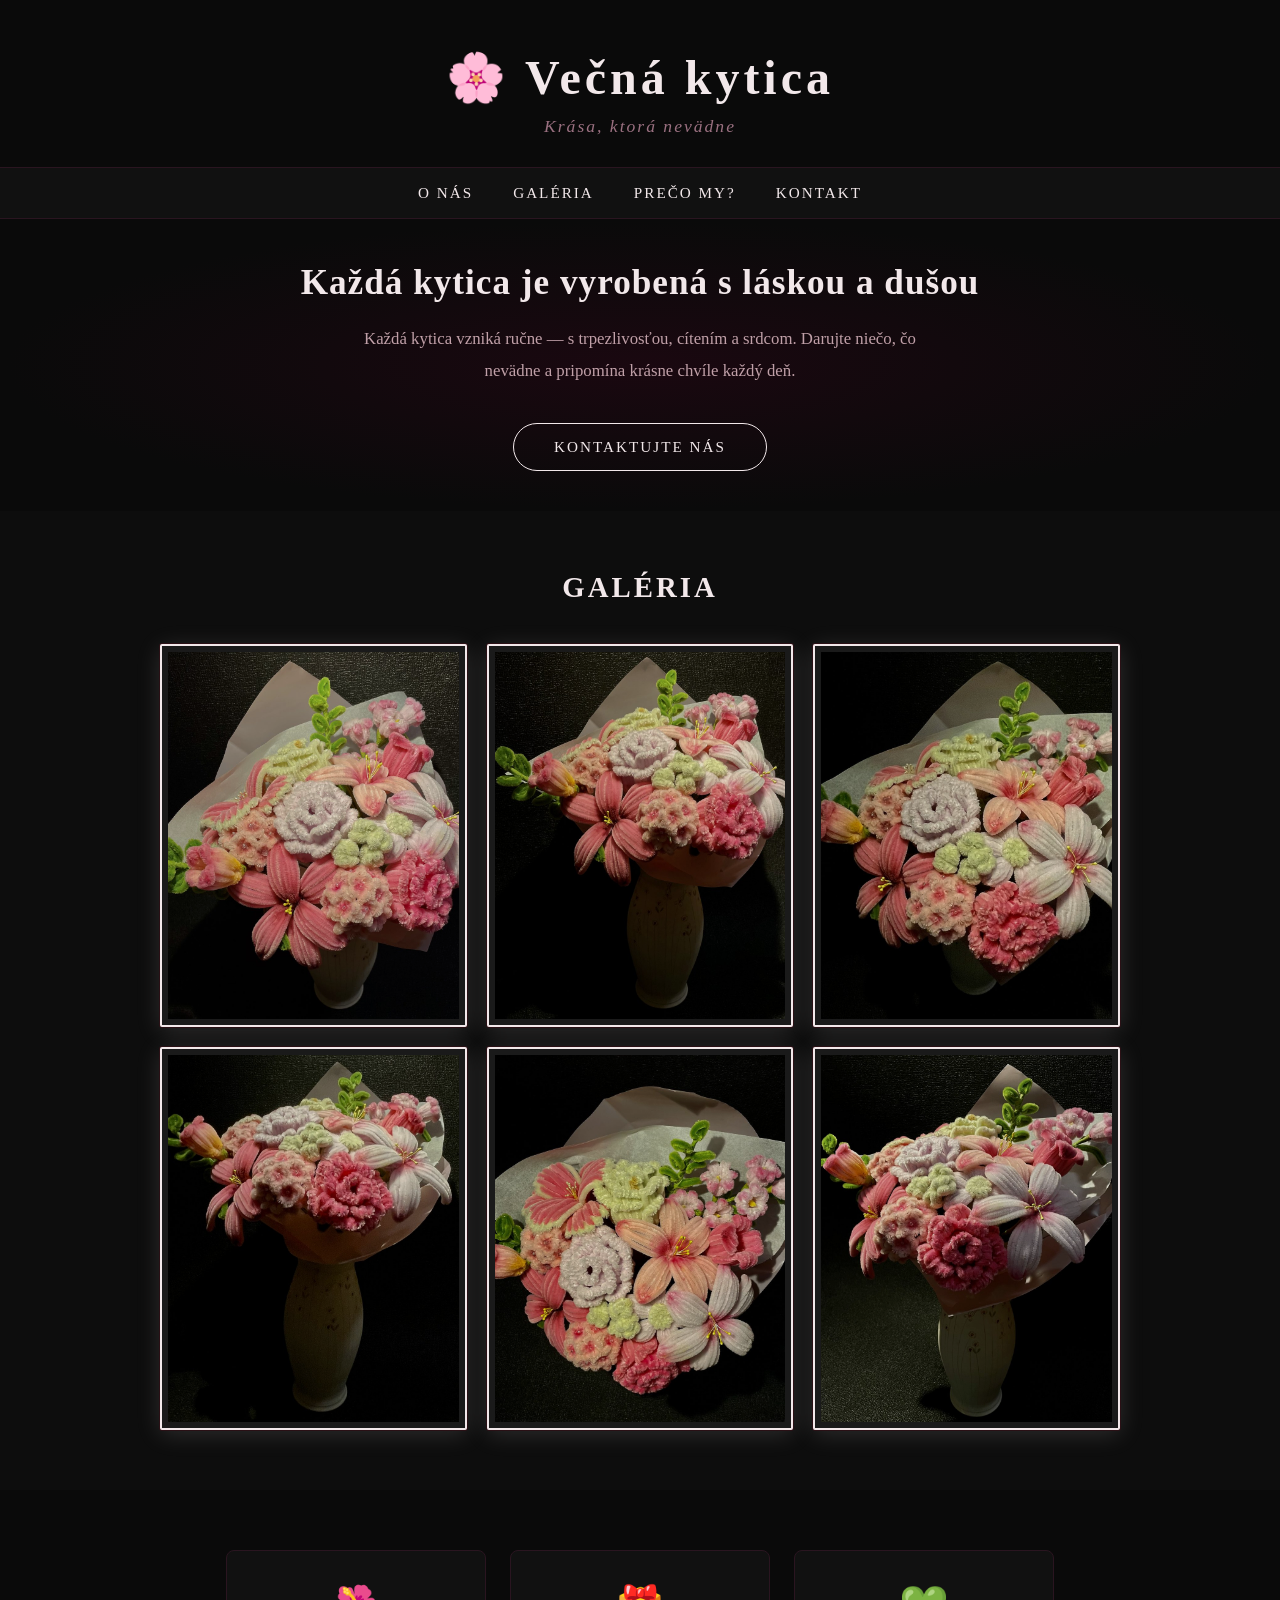
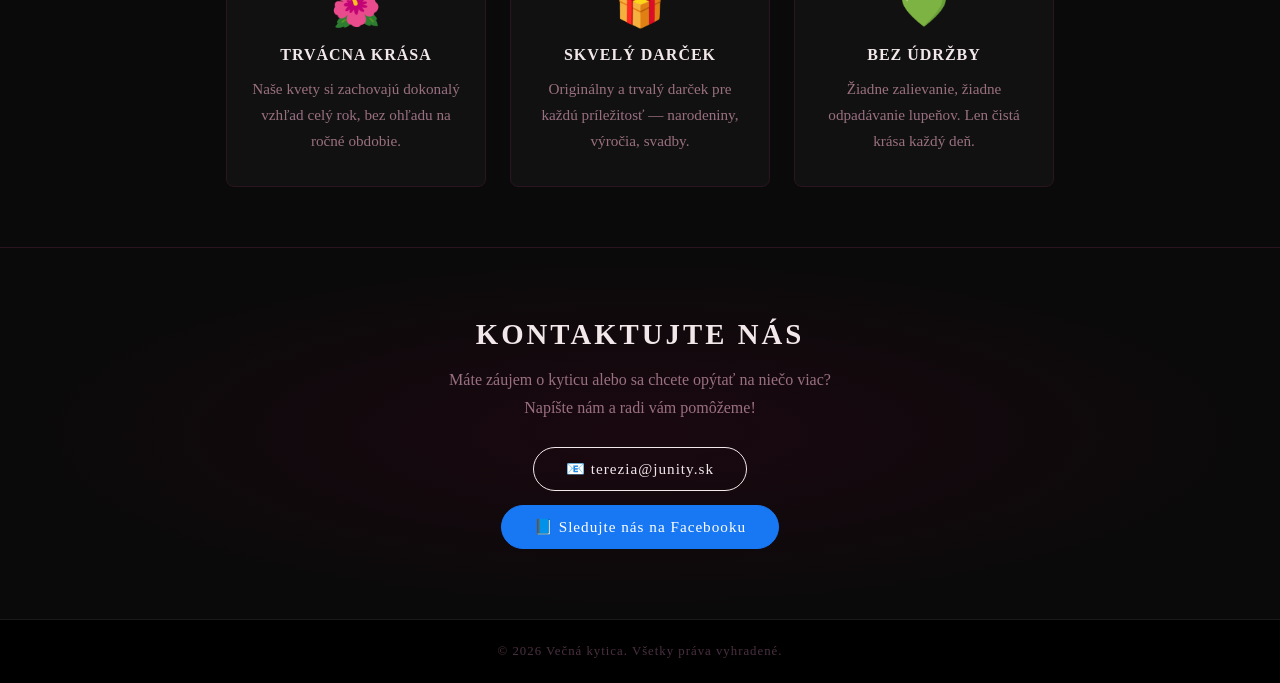
==== index.html @ 4341b686 "design update - ramiky, lightbox, email, facebook tlacidlo" ====
<!DOCTYPE html>
<html lang="sk">
<head>
  <meta charset="UTF-8" />
  <meta name="viewport" content="width=device-width, initial-scale=1.0" />
  <title>Večná kytica – umelé kvety</title>
  <style>
    * { margin: 0; padding: 0; box-sizing: border-box; }

    body {
      font-family: 'Georgia', serif;
      background-color: #0a0a0a;
      color: #f0e6e6;
    }

    header {
      background-color: #0a0a0a;
      text-align: center;
      padding: 50px 20px 30px;
      border-bottom: 1px solid #2a1520;
    }

    header h1 {
      font-size: 3rem;
      letter-spacing: 4px;
      color: #f2e8ea;
      margin-bottom: 10px;
    }

    header p {
      font-size: 1.1rem;
      color: #9a7080;
      font-style: italic;
      letter-spacing: 2px;
    }

    nav {
      background-color: #111;
      display: flex;
      justify-content: center;
      gap: 40px;
      padding: 16px;
      position: sticky;
      top: 0;
      z-index: 100;
      border-bottom: 1px solid #2a1520;
    }

    nav a {
      color: #f2e8ea;
      text-decoration: none;
      font-size: 0.95rem;
      letter-spacing: 2px;
      text-transform: uppercase;
      transition: color 0.2s;
    }

    nav a:hover { color: #fff; }

    /* HERO */
    .hero {
      text-align: center;
      padding: 44px 20px 40px;
      background: radial-gradient(ellipse at center, #1a0810 0%, #0a0a0a 70%);
    }

    .hero h2 {
      font-size: 2.2rem;
      color: #f2e8ea;
      margin-bottom: 20px;
      letter-spacing: 1px;
    }

    .hero p {
      max-width: 580px;
      margin: 0 auto 36px;
      font-size: 1.05rem;
      line-height: 1.9;
      color: #c0a0a8;
    }

    .hero a.btn {
      display: inline-block;
      border: 1px solid #f2e8ea;
      color: #f2e8ea;
      padding: 14px 40px;
      border-radius: 30px;
      text-decoration: none;
      font-size: 0.95rem;
      letter-spacing: 2px;
      text-transform: uppercase;
      transition: all 0.3s;
    }

    .hero a.btn:hover {
      background-color: #f2e8ea;
      color: #0a0a0a;
    }

    /* GALLERY */
    .gallery-section {
      padding: 60px 20px;
      background-color: #0d0d0d;
    }

    .gallery-section h2 {
      text-align: center;
      color: #f2e8ea;
      font-size: 1.8rem;
      letter-spacing: 3px;
      text-transform: uppercase;
      margin-bottom: 40px;
    }

    .gallery {
      display: grid;
      grid-template-columns: repeat(3, 1fr);
      gap: 20px;
      max-width: 960px;
      margin: 0 auto;
    }

    @media (max-width: 640px) {
      .gallery {
        grid-template-columns: repeat(2, 1fr);
      }
    }

    .gallery-item {
      overflow: hidden;
      aspect-ratio: 4 / 5;
      background-color: #1a1a1a;
      border: 2px solid #f2e8ea;
      border-radius: 2px;
      padding: 6px;
      box-shadow: 0 0 0 1px #2a1015, 0 4px 24px rgba(242, 232, 234, 0.15);
      transition: box-shadow 0.4s ease;
    }

    .gallery-item:hover {
      box-shadow: 0 0 0 1px #f2e8ea, 0 6px 32px rgba(242, 232, 234, 0.35);
    }

    .gallery-item img {
      width: 100%;
      height: 100%;
      object-fit: cover;
      display: block;
      transition: transform 0.5s ease;
      filter: brightness(0.88);
    }

    .gallery-item:hover img {
      transform: scale(1.05);
      filter: brightness(1);
    }

    /* FEATURES */
    .features {
      display: flex;
      justify-content: center;
      flex-wrap: wrap;
      gap: 24px;
      padding: 60px 20px;
      background-color: #0a0a0a;
    }

    .feature {
      background: #111;
      border: 1px solid #2a1520;
      border-radius: 8px;
      padding: 32px 24px;
      max-width: 260px;
      text-align: center;
    }

    .feature .icon { font-size: 2.5rem; margin-bottom: 16px; }
    .feature h3 { color: #f2e8ea; margin-bottom: 12px; font-size: 1rem; letter-spacing: 1px; text-transform: uppercase; }
    .feature p { font-size: 0.95rem; line-height: 1.7; color: #9a7080; }

    /* CONTACT */
    .contact {
      text-align: center;
      padding: 70px 20px;
      background: radial-gradient(ellipse at center, #1a0810 0%, #0a0a0a 70%);
      border-top: 1px solid #2a1520;
    }

    .contact h2 {
      font-size: 1.8rem;
      color: #f2e8ea;
      margin-bottom: 20px;
      letter-spacing: 3px;
      text-transform: uppercase;
    }

    .contact p { font-size: 1rem; margin-bottom: 10px; color: #9a7080; }

    .contact a {
      color: #f2e8ea;
      text-decoration: none;
    }

    .contact a:hover { text-decoration: underline; }

    .contact-links {
      margin-top: 30px;
      display: flex;
      flex-direction: column;
      align-items: center;
      gap: 14px;
    }

    .contact-links a {
      display: inline-block;
      padding: 12px 32px;
      border-radius: 30px;
      font-size: 0.95rem;
      letter-spacing: 1px;
      text-decoration: none;
      transition: all 0.3s;
    }

    .contact-links .email-btn {
      border: 1px solid #f2e8ea;
      color: #f2e8ea;
    }

    .contact-links .email-btn:hover {
      background-color: #f2e8ea;
      color: #0a0a0a;
    }

    .contact-links .fb-btn {
      background-color: #1877f2;
      color: white;
      border: 1px solid #1877f2;
    }

    .contact-links .fb-btn:hover { background-color: #1558b0; }

    /* LIGHTBOX */
    .gallery-item {
      cursor: zoom-in;
    }

    #lightbox {
      display: none;
      position: fixed;
      inset: 0;
      background: rgba(0, 0, 0, 0.92);
      z-index: 1000;
      justify-content: center;
      align-items: center;
    }

    #lightbox.active {
      display: flex;
    }

    #lightbox img {
      max-width: 90vw;
      max-height: 88vh;
      border: 2px solid #f2e8ea;
      padding: 6px;
      background: #0a0a0a;
      box-shadow: 0 0 60px rgba(242, 232, 234, 0.25);
      border-radius: 2px;
      animation: fadeIn 0.25s ease;
    }

    @keyframes fadeIn {
      from { opacity: 0; transform: scale(0.95); }
      to   { opacity: 1; transform: scale(1); }
    }

    #lightbox-close {
      position: fixed;
      top: 20px;
      right: 28px;
      color: #f2e8ea;
      font-size: 2.2rem;
      cursor: pointer;
      line-height: 1;
      transition: color 0.2s;
      user-select: none;
    }

    #lightbox-close:hover { color: #fff; }

    #lightbox-prev,
    #lightbox-next {
      position: fixed;
      top: 50%;
      transform: translateY(-50%);
      color: #f2e8ea;
      font-size: 2.5rem;
      cursor: pointer;
      padding: 10px 18px;
      user-select: none;
      transition: color 0.2s;
    }

    #lightbox-prev { left: 16px; }
    #lightbox-next { right: 16px; }
    #lightbox-prev:hover, #lightbox-next:hover { color: #fff; }

    footer {
      background-color: #000;
      color: #4a3040;
      text-align: center;
      padding: 24px;
      font-size: 0.8rem;
      letter-spacing: 1px;
      border-top: 1px solid #1a1a1a;
    }
  </style>
</head>
<body>

  <header>
    <h1>🌸 Večná kytica</h1>
    <p>Krása, ktorá nevädne</p>
  </header>

  <nav>
    <a href="#o-nas">O nás</a>
    <a href="#galeria">Galéria</a>
    <a href="#preco-my">Prečo my?</a>
    <a href="#kontakt">Kontakt</a>
  </nav>

  <section class="hero" id="o-nas">
    <h2>Každá kytica je vyrobená s láskou a dušou</h2>
    <p>
      Každá kytica vzniká ručne — s trpezlivosťou, cítením a srdcom.
      Darujte niečo, čo nevädne a pripomína krásne chvíle každý deň.
    </p>
    <a href="#kontakt" class="btn">Kontaktujte nás</a>
  </section>

  <section class="gallery-section" id="galeria">
    <h2>Galéria</h2>
    <div class="gallery">
      <div class="gallery-item"><img src="pics/flowers/web/IMG_6127.jpg" alt="Umelé kvety" loading="lazy" /></div>
      <div class="gallery-item"><img src="pics/flowers/web/IMG_6139.jpg" alt="Umelé kvety" loading="lazy" /></div>
      <div class="gallery-item"><img src="pics/flowers/web/IMG_6140.jpg" alt="Umelé kvety" loading="lazy" /></div>
      <div class="gallery-item"><img src="pics/flowers/web/IMG_6141.jpg" alt="Umelé kvety" loading="lazy" /></div>
      <div class="gallery-item"><img src="pics/flowers/web/IMG_6144.jpg" alt="Umelé kvety" loading="lazy" /></div>
      <div class="gallery-item"><img src="pics/flowers/web/IMG_6145.jpg" alt="Umelé kvety" loading="lazy" /></div>
    </div>
  </section>

  <section class="features" id="preco-my">
    <div class="feature">
      <div class="icon">🌺</div>
      <h3>Trvácna krása</h3>
      <p>Naše kvety si zachovajú dokonalý vzhľad celý rok, bez ohľadu na ročné obdobie.</p>
    </div>
    <div class="feature">
      <div class="icon">🎁</div>
      <h3>Skvelý darček</h3>
      <p>Originálny a trvalý darček pre každú príležitosť — narodeniny, výročia, svadby.</p>
    </div>
    <div class="feature">
      <div class="icon">💚</div>
      <h3>Bez údržby</h3>
      <p>Žiadne zalievanie, žiadne odpadávanie lupeňov. Len čistá krása každý deň.</p>
    </div>
  </section>

  <section class="contact" id="kontakt">
    <h2>Kontaktujte nás</h2>
    <p>Máte záujem o kyticu alebo sa chcete opýtať na niečo viac?</p>
    <p>Napíšte nám a radi vám pomôžeme!</p>
    <div class="contact-links">
      <!-- Doplňte váš email -->
      <a href="mailto:terezia@junity.sk" class="email-btn">📧 terezia@junity.sk</a>
      <!-- Facebook link - doplniť neskôr -->
      <a href="#" class="fb-btn">📘 Sledujte nás na Facebooku</a>
    </div>
  </section>

  <footer>
    <p>&copy; 2026 Večná kytica. Všetky práva vyhradené.</p>
  </footer>

  <!-- LIGHTBOX -->
  <div id="lightbox">
    <span id="lightbox-close">&times;</span>
    <span id="lightbox-prev">&#8249;</span>
    <img id="lightbox-img" src="" alt="Náhľad" />
    <span id="lightbox-next">&#8250;</span>
  </div>

  <script>
    const images = Array.from(document.querySelectorAll('.gallery-item img'));
    const lightbox = document.getElementById('lightbox');
    const lbImg = document.getElementById('lightbox-img');
    let current = 0;

    function openLightbox(index) {
      current = index;
      lbImg.src = images[current].src;
      lightbox.classList.add('active');
      document.body.style.overflow = 'hidden';
    }

    function closeLightbox() {
      lightbox.classList.remove('active');
      document.body.style.overflow = '';
    }

    function showNext() {
      current = (current + 1) % images.length;
      lbImg.src = images[current].src;
    }

    function showPrev() {
      current = (current - 1 + images.length) % images.length;
      lbImg.src = images[current].src;
    }

    images.forEach((img, i) => {
      img.parentElement.addEventListener('click', () => openLightbox(i));
    });

    document.getElementById('lightbox-close').addEventListener('click', closeLightbox);
    document.getElementById('lightbox-next').addEventListener('click', showNext);
    document.getElementById('lightbox-prev').addEventListener('click', showPrev);

    lightbox.addEventListener('click', (e) => {
      if (e.target === lightbox) closeLightbox();
    });

    document.addEventListener('keydown', (e) => {
      if (!lightbox.classList.contains('active')) return;
      if (e.key === 'Escape') closeLightbox();
      if (e.key === 'ArrowRight') showNext();
      if (e.key === 'ArrowLeft') showPrev();
    });
  </script>

</body>
</html>
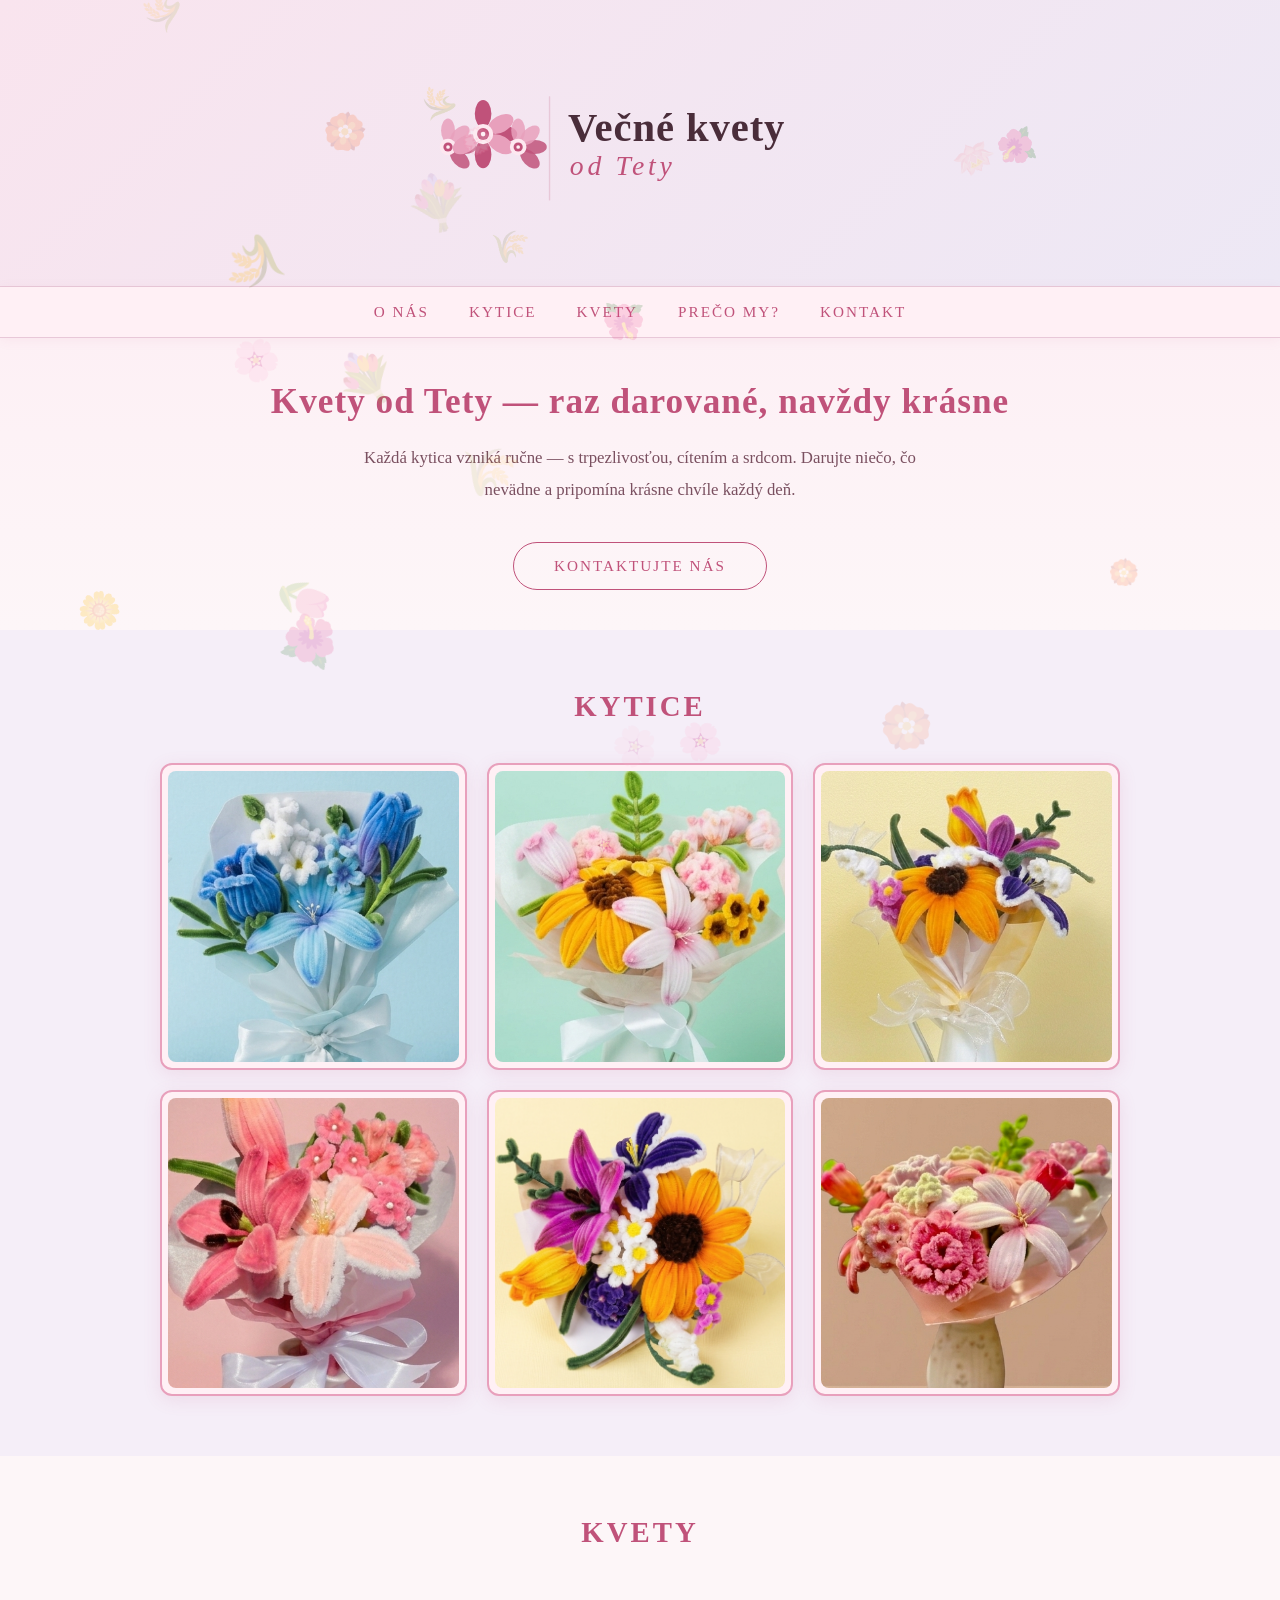
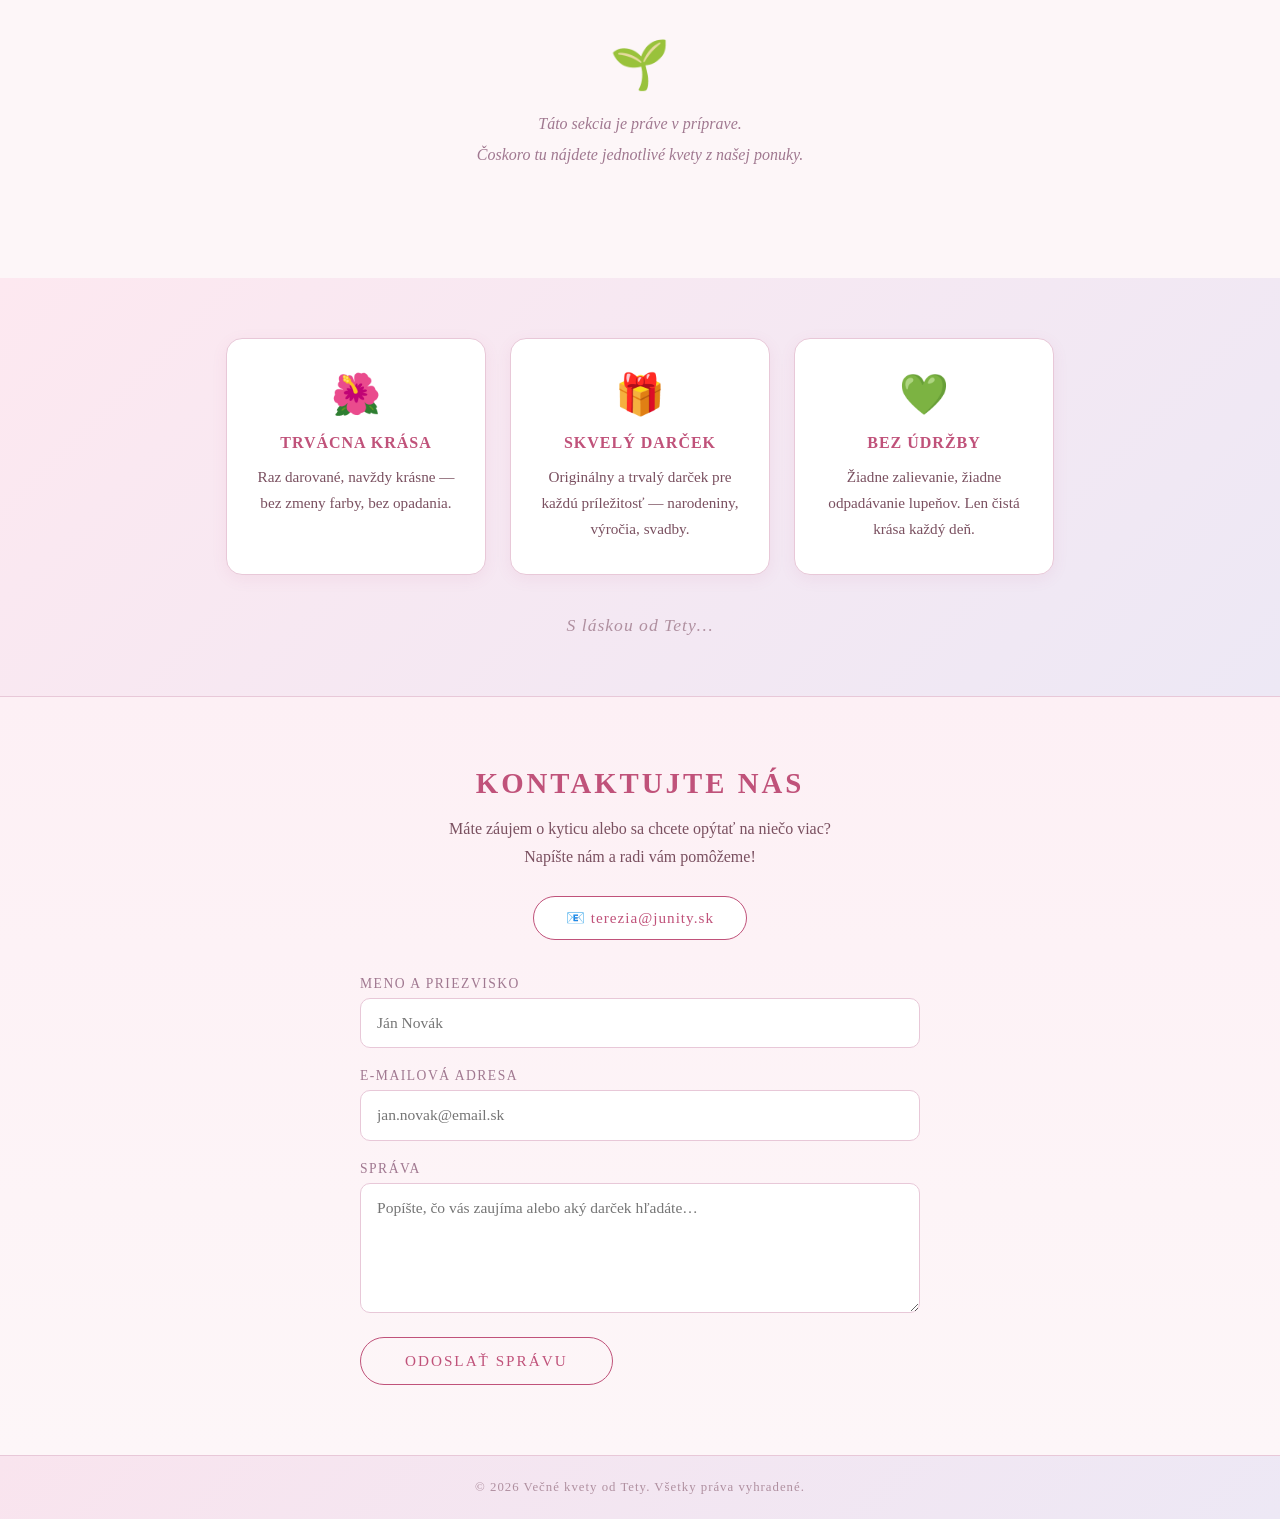
==== commit decc284f: "Produkčná verzia – index.html, archív, nové fotky, css, js" ====
--- a/index.html
+++ b/index.html
@@ -3,335 +3,83 @@
 <head>
   <meta charset="UTF-8" />
   <meta name="viewport" content="width=device-width, initial-scale=1.0" />
-  <title>Večná kytica – umelé kvety</title>
-  <style>
-    * { margin: 0; padding: 0; box-sizing: border-box; }
-
-    body {
-      font-family: 'Georgia', serif;
-      background-color: #0a0a0a;
-      color: #f0e6e6;
+
+  <!-- ══ SEO – základné meta tagy ══════════════════════════════════════════ -->
+  <title>Večné kvety od Tety – Ručne vyrobené umelé kvety a kytice | kvetytety.sk</title>
+  <meta name="description"
+        content="Ručne vyrobené umelé kytice a kvety od Tety, ktoré nikdy nevädnú. Originálny darček pre každú príležitosť – narodeniny, výročia, svadby. Objednajte si svoje večné kvety." />
+  <meta name="keywords"
+        content="umelé kvety, večné kvety, kvety od tety, stabilizované kvety, darček, kytica, handmade kvety, svadobná kytica, umelé kytice Slovensko" />
+  <meta name="author" content="Večné kvety od Tety" />
+  <meta name="robots" content="index, follow" />
+  <link rel="canonical" href="https://kvetytety.sk/" />
+  <link rel="icon" type="image/svg+xml" href="pics/favicon.svg" />
+
+  <!-- ══ Open Graph (Facebook, Messenger, LinkedIn …) ══════════════════════ -->
+  <meta property="og:type"        content="website" />
+  <meta property="og:url"         content="https://kvetytety.sk/" />
+  <meta property="og:title"       content="Večné kvety od Tety – Ručne vyrobené umelé kvety a kytice" />
+  <meta property="og:description" content="Kvety od Tety — raz darované, navždy krásne. Každá kytica vzniká ručne s láskou a srdcom." />
+  <meta property="og:image"       content="https://kvetytety.sk/pics/og-cover.jpg" />
+  <meta property="og:locale"      content="sk_SK" />
+  <meta property="og:site_name"   content="Večné kvety od Tety" />
+
+  <!-- ══ Twitter Card ══════════════════════════════════════════════════════ -->
+  <meta name="twitter:card"        content="summary_large_image" />
+  <meta name="twitter:title"       content="Večné kvety od Tety – Ručne vyrobené umelé kvety a kytice" />
+  <meta name="twitter:description" content="Kvety od Tety — raz darované, navždy krásne. Každá kytica vzniká ručne s láskou a srdcom." />
+  <meta name="twitter:image"       content="https://kvetytety.sk/pics/og-cover.jpg" />
+
+  <!-- ══ JSON-LD – Structured Data (Google) ════════════════════════════════ -->
+  <script type="application/ld+json">
+  {
+    "@context": "https://schema.org",
+    "@type": "LocalBusiness",
+    "name": "Večné kvety od Tety",
+    "description": "Ručne vyrobené umelé kytice a kvety od Tety, ktoré nikdy nevädnú. Originálny darček pre každú príležitosť.",
+    "url": "https://kvetytety.sk/",
+    "email": "terezia@junity.sk",
+    "image": "https://kvetytety.sk/pics/og-cover.jpg",
+    "priceRange": "€€",
+    "address": {
+      "@type": "PostalAddress",
+      "addressCountry": "SK"
+    },
+    "offers": {
+      "@type": "AggregateOffer",
+      "priceCurrency": "EUR",
+      "availability": "https://schema.org/InStock",
+      "description": "Ručne vyrobené umelé kytice a jednotlivé kvety"
     }
-
-    header {
-      background-color: #0a0a0a;
-      text-align: center;
-      padding: 50px 20px 30px;
-      border-bottom: 1px solid #2a1520;
-    }
-
-    header h1 {
-      font-size: 3rem;
-      letter-spacing: 4px;
-      color: #f2e8ea;
-      margin-bottom: 10px;
-    }
-
-    header p {
-      font-size: 1.1rem;
-      color: #9a7080;
-      font-style: italic;
-      letter-spacing: 2px;
-    }
-
-    nav {
-      background-color: #111;
-      display: flex;
-      justify-content: center;
-      gap: 40px;
-      padding: 16px;
-      position: sticky;
-      top: 0;
-      z-index: 100;
-      border-bottom: 1px solid #2a1520;
-    }
-
-    nav a {
-      color: #f2e8ea;
-      text-decoration: none;
-      font-size: 0.95rem;
-      letter-spacing: 2px;
-      text-transform: uppercase;
-      transition: color 0.2s;
-    }
-
-    nav a:hover { color: #fff; }
-
-    /* HERO */
-    .hero {
-      text-align: center;
-      padding: 44px 20px 40px;
-      background: radial-gradient(ellipse at center, #1a0810 0%, #0a0a0a 70%);
-    }
-
-    .hero h2 {
-      font-size: 2.2rem;
-      color: #f2e8ea;
-      margin-bottom: 20px;
-      letter-spacing: 1px;
-    }
-
-    .hero p {
-      max-width: 580px;
-      margin: 0 auto 36px;
-      font-size: 1.05rem;
-      line-height: 1.9;
-      color: #c0a0a8;
-    }
-
-    .hero a.btn {
-      display: inline-block;
-      border: 1px solid #f2e8ea;
-      color: #f2e8ea;
-      padding: 14px 40px;
-      border-radius: 30px;
-      text-decoration: none;
-      font-size: 0.95rem;
-      letter-spacing: 2px;
-      text-transform: uppercase;
-      transition: all 0.3s;
-    }
-
-    .hero a.btn:hover {
-      background-color: #f2e8ea;
-      color: #0a0a0a;
-    }
-
-    /* GALLERY */
-    .gallery-section {
-      padding: 60px 20px;
-      background-color: #0d0d0d;
-    }
-
-    .gallery-section h2 {
-      text-align: center;
-      color: #f2e8ea;
-      font-size: 1.8rem;
-      letter-spacing: 3px;
-      text-transform: uppercase;
-      margin-bottom: 40px;
-    }
-
-    .gallery {
-      display: grid;
-      grid-template-columns: repeat(3, 1fr);
-      gap: 20px;
-      max-width: 960px;
-      margin: 0 auto;
-    }
-
-    @media (max-width: 640px) {
-      .gallery {
-        grid-template-columns: repeat(2, 1fr);
-      }
-    }
-
-    .gallery-item {
-      overflow: hidden;
-      aspect-ratio: 4 / 5;
-      background-color: #1a1a1a;
-      border: 2px solid #f2e8ea;
-      border-radius: 2px;
-      padding: 6px;
-      box-shadow: 0 0 0 1px #2a1015, 0 4px 24px rgba(242, 232, 234, 0.15);
-      transition: box-shadow 0.4s ease;
-    }
-
-    .gallery-item:hover {
-      box-shadow: 0 0 0 1px #f2e8ea, 0 6px 32px rgba(242, 232, 234, 0.35);
-    }
-
-    .gallery-item img {
-      width: 100%;
-      height: 100%;
-      object-fit: cover;
-      display: block;
-      transition: transform 0.5s ease;
-      filter: brightness(0.88);
-    }
-
-    .gallery-item:hover img {
-      transform: scale(1.05);
-      filter: brightness(1);
-    }
-
-    /* FEATURES */
-    .features {
-      display: flex;
-      justify-content: center;
-      flex-wrap: wrap;
-      gap: 24px;
-      padding: 60px 20px;
-      background-color: #0a0a0a;
-    }
-
-    .feature {
-      background: #111;
-      border: 1px solid #2a1520;
-      border-radius: 8px;
-      padding: 32px 24px;
-      max-width: 260px;
-      text-align: center;
-    }
-
-    .feature .icon { font-size: 2.5rem; margin-bottom: 16px; }
-    .feature h3 { color: #f2e8ea; margin-bottom: 12px; font-size: 1rem; letter-spacing: 1px; text-transform: uppercase; }
-    .feature p { font-size: 0.95rem; line-height: 1.7; color: #9a7080; }
-
-    /* CONTACT */
-    .contact {
-      text-align: center;
-      padding: 70px 20px;
-      background: radial-gradient(ellipse at center, #1a0810 0%, #0a0a0a 70%);
-      border-top: 1px solid #2a1520;
-    }
-
-    .contact h2 {
-      font-size: 1.8rem;
-      color: #f2e8ea;
-      margin-bottom: 20px;
-      letter-spacing: 3px;
-      text-transform: uppercase;
-    }
-
-    .contact p { font-size: 1rem; margin-bottom: 10px; color: #9a7080; }
-
-    .contact a {
-      color: #f2e8ea;
-      text-decoration: none;
-    }
-
-    .contact a:hover { text-decoration: underline; }
-
-    .contact-links {
-      margin-top: 30px;
-      display: flex;
-      flex-direction: column;
-      align-items: center;
-      gap: 14px;
-    }
-
-    .contact-links a {
-      display: inline-block;
-      padding: 12px 32px;
-      border-radius: 30px;
-      font-size: 0.95rem;
-      letter-spacing: 1px;
-      text-decoration: none;
-      transition: all 0.3s;
-    }
-
-    .contact-links .email-btn {
-      border: 1px solid #f2e8ea;
-      color: #f2e8ea;
-    }
-
-    .contact-links .email-btn:hover {
-      background-color: #f2e8ea;
-      color: #0a0a0a;
-    }
-
-    .contact-links .fb-btn {
-      background-color: #1877f2;
-      color: white;
-      border: 1px solid #1877f2;
-    }
-
-    .contact-links .fb-btn:hover { background-color: #1558b0; }
-
-    /* LIGHTBOX */
-    .gallery-item {
-      cursor: zoom-in;
-    }
-
-    #lightbox {
-      display: none;
-      position: fixed;
-      inset: 0;
-      background: rgba(0, 0, 0, 0.92);
-      z-index: 1000;
-      justify-content: center;
-      align-items: center;
-    }
-
-    #lightbox.active {
-      display: flex;
-    }
-
-    #lightbox img {
-      max-width: 90vw;
-      max-height: 88vh;
-      border: 2px solid #f2e8ea;
-      padding: 6px;
-      background: #0a0a0a;
-      box-shadow: 0 0 60px rgba(242, 232, 234, 0.25);
-      border-radius: 2px;
-      animation: fadeIn 0.25s ease;
-    }
-
-    @keyframes fadeIn {
-      from { opacity: 0; transform: scale(0.95); }
-      to   { opacity: 1; transform: scale(1); }
-    }
-
-    #lightbox-close {
-      position: fixed;
-      top: 20px;
-      right: 28px;
-      color: #f2e8ea;
-      font-size: 2.2rem;
-      cursor: pointer;
-      line-height: 1;
-      transition: color 0.2s;
-      user-select: none;
-    }
-
-    #lightbox-close:hover { color: #fff; }
-
-    #lightbox-prev,
-    #lightbox-next {
-      position: fixed;
-      top: 50%;
-      transform: translateY(-50%);
-      color: #f2e8ea;
-      font-size: 2.5rem;
-      cursor: pointer;
-      padding: 10px 18px;
-      user-select: none;
-      transition: color 0.2s;
-    }
-
-    #lightbox-prev { left: 16px; }
-    #lightbox-next { right: 16px; }
-    #lightbox-prev:hover, #lightbox-next:hover { color: #fff; }
-
-    footer {
-      background-color: #000;
-      color: #4a3040;
-      text-align: center;
-      padding: 24px;
-      font-size: 0.8rem;
-      letter-spacing: 1px;
-      border-top: 1px solid #1a1a1a;
-    }
-  </style>
+  }
+  </script>
+
+  <!-- ══ Štýly ══════════════════════════════════════════════════════════════ -->
+  <link rel="stylesheet" href="css/light.css" />
+  <link rel="stylesheet" href="css/contact.css" />
 </head>
 <body>
 
   <header>
-    <h1>🌸 Večná kytica</h1>
-    <p>Krása, ktorá nevädne</p>
+    <a href="#o-nas" class="logo-link">
+      <img src="pics/logo.svg"
+           alt="Večné kvety od Tety"
+           class="site-logo"
+           width="320" height="111" />
+    </a>
   </header>
 
-  <nav>
+  <nav aria-label="Hlavná navigácia">
     <a href="#o-nas">O nás</a>
-    <a href="#galeria">Galéria</a>
+    <a href="#kytice">Kytice</a>
+    <a href="#kvety">Kvety</a>
     <a href="#preco-my">Prečo my?</a>
     <a href="#kontakt">Kontakt</a>
   </nav>
 
+  <!-- ══ HERO ══════════════════════════════════════════════════════════════ -->
   <section class="hero" id="o-nas">
-    <h2>Každá kytica je vyrobená s láskou a dušou</h2>
+    <h2>Kvety od Tety — raz darované, navždy krásne</h2>
     <p>
       Každá kytica vzniká ručne — s trpezlivosťou, cítením a srdcom.
       Darujte niečo, čo nevädne a pripomína krásne chvíle každý deň.
@@ -339,107 +87,157 @@
     <a href="#kontakt" class="btn">Kontaktujte nás</a>
   </section>
 
-  <section class="gallery-section" id="galeria">
-    <h2>Galéria</h2>
+  <!-- ══ GALÉRIA – Kytice ════════════════════════════════════════════════== -->
+  <section class="gallery-section" id="kytice">
+    <h2>Kytice</h2>
     <div class="gallery">
-      <div class="gallery-item"><img src="pics/flowers/web/IMG_6127.jpg" alt="Umelé kvety" loading="lazy" /></div>
-      <div class="gallery-item"><img src="pics/flowers/web/IMG_6139.jpg" alt="Umelé kvety" loading="lazy" /></div>
-      <div class="gallery-item"><img src="pics/flowers/web/IMG_6140.jpg" alt="Umelé kvety" loading="lazy" /></div>
-      <div class="gallery-item"><img src="pics/flowers/web/IMG_6141.jpg" alt="Umelé kvety" loading="lazy" /></div>
-      <div class="gallery-item"><img src="pics/flowers/web/IMG_6144.jpg" alt="Umelé kvety" loading="lazy" /></div>
-      <div class="gallery-item"><img src="pics/flowers/web/IMG_6145.jpg" alt="Umelé kvety" loading="lazy" /></div>
-    </div>
-  </section>
-
-  <section class="features" id="preco-my">
+      <div class="gallery-item">
+        <img src="pics/flowers/square/kytica-modra.png"
+             data-full="pics/flowers/full/kytica-modra.png"
+             alt="Ručne viazaná modrá kytica z hortenzií"
+             loading="lazy" />
+      </div>
+      <div class="gallery-item">
+        <img src="pics/flowers/square/kytica-zlta.png"
+             data-full="pics/flowers/full/kytica-zlta.png"
+             alt="Ručne viazaná kytica so slnečnicou"
+             loading="lazy" />
+      </div>
+      <div class="gallery-item">
+        <img src="pics/flowers/square/kytica-fialova.png"
+             data-full="pics/flowers/full/kytica-fialova.png"
+             alt="Ručne viazaná fialová kytica"
+             loading="lazy" />
+      </div>
+      <div class="gallery-item">
+        <img src="pics/flowers/square/kytica-ruzova-lalia.png"
+             data-full="pics/flowers/full/kytica-ruzova-lalia.png"
+             alt="Ručne viazaná ružová kytica s ľaliami"
+             loading="lazy" />
+      </div>
+      <div class="gallery-item">
+        <img src="pics/flowers/square/kytica-pestrokvetova.png"
+             data-full="pics/flowers/full/kytica-pestrokvetova.png"
+             alt="Ručne viazaná pestrá kytica"
+             loading="lazy" />
+      </div>
+      <div class="gallery-item">
+        <img src="pics/flowers/square/kytica-pivonkova.png"
+             data-full="pics/flowers/full/kytica-pivonkova.png"
+             alt="Ručne viazaná ružová pivonková kytica"
+             loading="lazy" />
+      </div>
+    </div>
+  </section>
+
+  <!-- ══ GALÉRIA – Kvety ══════════════════════════════════════════════════ -->
+  <section class="gallery-section gallery-section--dev" id="kvety">
+    <h2>Kvety</h2>
+    <div class="under-development">
+      <span class="dev-icon">🌱</span>
+      <p>Táto sekcia je práve v príprave.</p>
+      <p>Čoskoro tu nájdete jednotlivé kvety z našej ponuky.</p>
+    </div>
+  </section>
+
+  <!-- ══ PREČO MY ═══════════════════════════════════════════════════════════ -->
+  <section class="features" id="preco-my" aria-label="Naše výhody">
     <div class="feature">
-      <div class="icon">🌺</div>
+      <div class="icon" aria-hidden="true">🌺</div>
       <h3>Trvácna krása</h3>
-      <p>Naše kvety si zachovajú dokonalý vzhľad celý rok, bez ohľadu na ročné obdobie.</p>
+      <p>Raz darované, navždy krásne — bez zmeny farby, bez opadania.</p>
     </div>
     <div class="feature">
-      <div class="icon">🎁</div>
+      <div class="icon" aria-hidden="true">🎁</div>
       <h3>Skvelý darček</h3>
       <p>Originálny a trvalý darček pre každú príležitosť — narodeniny, výročia, svadby.</p>
     </div>
     <div class="feature">
-      <div class="icon">💚</div>
+      <div class="icon" aria-hidden="true">💚</div>
       <h3>Bez údržby</h3>
       <p>Žiadne zalievanie, žiadne odpadávanie lupeňov. Len čistá krása každý deň.</p>
     </div>
-  </section>
-
+    <p class="slogan features-slogan">S láskou od Tety&hellip;</p>
+  </section>
+
+  <!-- ══ KONTAKT ════════════════════════════════════════════════════════════ -->
   <section class="contact" id="kontakt">
     <h2>Kontaktujte nás</h2>
     <p>Máte záujem o kyticu alebo sa chcete opýtať na niečo viac?</p>
     <p>Napíšte nám a radi vám pomôžeme!</p>
+
     <div class="contact-links">
-      <!-- Doplňte váš email -->
       <a href="mailto:terezia@junity.sk" class="email-btn">📧 terezia@junity.sk</a>
-      <!-- Facebook link - doplniť neskôr -->
-      <a href="#" class="fb-btn">📘 Sledujte nás na Facebooku</a>
-    </div>
+    </div>
+
+    <!-- Kontaktný formulár -->
+    <form id="contact-form"
+          class="contact-form"
+          novalidate
+          aria-label="Kontaktný formulár">
+
+      <!-- Honeypot – anti-spam, skryté pred používateľom -->
+      <input class="form-honeypot" type="text" name="_gotcha" tabindex="-1" autocomplete="off" />
+
+      <div class="form-group">
+        <label for="contact-name">Meno a priezvisko</label>
+        <input type="text"
+               id="contact-name"
+               name="name"
+               placeholder="Ján Novák"
+               required
+               autocomplete="name" />
+        <span class="form-error" aria-live="polite"></span>
+      </div>
+
+      <div class="form-group">
+        <label for="contact-email">E-mailová adresa</label>
+        <input type="email"
+               id="contact-email"
+               name="email"
+               placeholder="jan.novak@email.sk"
+               required
+               autocomplete="email" />
+        <span class="form-error" aria-live="polite"></span>
+      </div>
+
+      <div class="form-group">
+        <label for="contact-message">Správa</label>
+        <textarea id="contact-message"
+                  name="message"
+                  placeholder="Popíšte, čo vás zaujíma alebo aký darček hľadáte…"
+                  required></textarea>
+        <span class="form-error" aria-live="polite"></span>
+      </div>
+
+      <button type="submit" id="form-submit-btn" class="form-submit-btn">
+        <span class="spinner" aria-hidden="true"></span>
+        Odoslať správu
+      </button>
+
+      <div id="form-status" class="form-status" role="alert" aria-live="assertive"></div>
+    </form>
   </section>
 
   <footer>
-    <p>&copy; 2026 Večná kytica. Všetky práva vyhradené.</p>
+    <p>&copy; 2026 Večné kvety od Tety. Všetky práva vyhradené.</p>
   </footer>
 
-  <!-- LIGHTBOX -->
-  <div id="lightbox">
-    <span id="lightbox-close">&times;</span>
-    <span id="lightbox-prev">&#8249;</span>
-    <img id="lightbox-img" src="" alt="Náhľad" />
-    <span id="lightbox-next">&#8250;</span>
+  <!-- Lightbox overlay -->
+  <div id="lightbox" role="dialog" aria-modal="true" aria-label="Náhľad fotografie">
+    <span id="lightbox-close" role="button" tabindex="0" aria-label="Zatvoriť">&times;</span>
+    <span id="lightbox-prev"  role="button" tabindex="0" aria-label="Predchádzajúca fotografia">&#8249;</span>
+    <img id="lightbox-img" src="" alt="Náhľad fotografie" />
+    <span id="lightbox-next"  role="button" tabindex="0" aria-label="Nasledujúca fotografia">&#8250;</span>
   </div>
 
-  <script>
-    const images = Array.from(document.querySelectorAll('.gallery-item img'));
-    const lightbox = document.getElementById('lightbox');
-    const lbImg = document.getElementById('lightbox-img');
-    let current = 0;
-
-    function openLightbox(index) {
-      current = index;
-      lbImg.src = images[current].src;
-      lightbox.classList.add('active');
-      document.body.style.overflow = 'hidden';
-    }
-
-    function closeLightbox() {
-      lightbox.classList.remove('active');
-      document.body.style.overflow = '';
-    }
-
-    function showNext() {
-      current = (current + 1) % images.length;
-      lbImg.src = images[current].src;
-    }
-
-    function showPrev() {
-      current = (current - 1 + images.length) % images.length;
-      lbImg.src = images[current].src;
-    }
-
-    images.forEach((img, i) => {
-      img.parentElement.addEventListener('click', () => openLightbox(i));
-    });
-
-    document.getElementById('lightbox-close').addEventListener('click', closeLightbox);
-    document.getElementById('lightbox-next').addEventListener('click', showNext);
-    document.getElementById('lightbox-prev').addEventListener('click', showPrev);
-
-    lightbox.addEventListener('click', (e) => {
-      if (e.target === lightbox) closeLightbox();
-    });
-
-    document.addEventListener('keydown', (e) => {
-      if (!lightbox.classList.contains('active')) return;
-      if (e.key === 'Escape') closeLightbox();
-      if (e.key === 'ArrowRight') showNext();
-      if (e.key === 'ArrowLeft') showPrev();
-    });
-  </script>
+  <!-- Animované okvetné lístky na pozadí -->
+  <canvas id="petals-canvas" aria-hidden="true"></canvas>
+
+  <!-- Skripty na konci – nezablokujú vykreslenie stránky -->
+  <script src="js/lightbox.js"></script>
+  <script src="js/petals.js"></script>
+  <script src="js/contact.js"></script>
 
 </body>
 </html>
--- a/css/light.css
+++ b/css/light.css
@@ -0,0 +1,356 @@
+* { margin: 0; padding: 0; box-sizing: border-box; }
+
+#petals-canvas {
+  position: fixed;
+  top: 0;
+  left: 0;
+  width: 100%;
+  height: 100%;
+  pointer-events: none;
+  z-index: 500;
+  opacity: 0.4;
+}
+
+body {
+  font-family: 'Georgia', serif;
+  background-color: #fdf6f8;
+  color: #4a2d3a;
+}
+
+header {
+  background: linear-gradient(135deg, #f9e4ee 0%, #ede8f5 100%);
+  text-align: center;
+  padding: 64px 20px 52px;
+  border-bottom: 1px solid #e8c8d8;
+}
+
+.logo-link {
+  display: inline-block;
+  line-height: 0;
+}
+
+.site-logo {
+  max-width: 480px;
+  width: 100%;
+  height: auto;
+}
+
+@media (max-width: 540px) {
+  .site-logo { max-width: 320px; }
+  header { padding: 44px 20px 36px; }
+}
+
+nav {
+  background-color: #fff0f5;
+  display: flex;
+  justify-content: center;
+  gap: 40px;
+  padding: 16px;
+  position: sticky;
+  top: 0;
+  z-index: 100;
+  border-bottom: 1px solid #e8c8d8;
+  box-shadow: 0 2px 12px rgba(192, 82, 122, 0.07);
+}
+
+nav a {
+  color: #c0527a;
+  text-decoration: none;
+  font-size: 0.95rem;
+  letter-spacing: 2px;
+  text-transform: uppercase;
+  transition: color 0.2s;
+}
+
+nav a:hover { color: #8b2252; }
+
+/* HERO */
+.hero {
+  text-align: center;
+  padding: 44px 20px 40px;
+  background: linear-gradient(180deg, #fdf0f5 0%, #fdf6f8 100%);
+}
+
+.hero h2 {
+  font-size: 2.2rem;
+  color: #c0527a;
+  margin-bottom: 20px;
+  letter-spacing: 1px;
+}
+
+.hero p {
+  max-width: 580px;
+  margin: 0 auto 36px;
+  font-size: 1.05rem;
+  line-height: 1.9;
+  color: #7a5060;
+}
+
+.hero a.btn {
+  display: inline-block;
+  border: 1px solid #c0527a;
+  color: #c0527a;
+  padding: 14px 40px;
+  border-radius: 30px;
+  text-decoration: none;
+  font-size: 0.95rem;
+  letter-spacing: 2px;
+  text-transform: uppercase;
+  transition: all 0.3s;
+}
+
+.hero a.btn:hover {
+  background-color: #c0527a;
+  color: #fff;
+}
+
+.features-slogan {
+  width: 100%;
+  text-align: center;
+  padding-top: 16px;
+  font-style: italic;
+  font-size: 1.1rem;
+  color: #b090a0;
+  letter-spacing: 1px;
+}
+
+/* GALLERY */
+.gallery-section {
+  padding: 60px 20px;
+  background-color: #fdf6f8;
+}
+
+.gallery-section:nth-child(even) {
+  background-color: #f5eef8;
+}
+
+.gallery-section h2 {
+  text-align: center;
+  color: #c0527a;
+  font-size: 1.8rem;
+  letter-spacing: 3px;
+  text-transform: uppercase;
+  margin-bottom: 40px;
+}
+
+.gallery {
+  display: grid;
+  grid-template-columns: repeat(3, 1fr);
+  gap: 20px;
+  max-width: 960px;
+  margin: 0 auto;
+}
+
+@media (max-width: 640px) {
+  .gallery {
+    grid-template-columns: repeat(2, 1fr);
+  }
+}
+
+.gallery-item {
+  overflow: hidden;
+  aspect-ratio: 1 / 1;
+  background-color: #fff0f5;
+  border: 2px solid #e8a0bc;
+  border-radius: 12px;
+  padding: 6px;
+  box-shadow: 0 4px 18px rgba(192, 82, 122, 0.12);
+  transition: box-shadow 0.4s ease, transform 0.3s ease;
+  cursor: zoom-in;
+}
+
+.gallery-item:hover {
+  box-shadow: 0 8px 32px rgba(192, 82, 122, 0.28);
+  transform: translateY(-3px);
+}
+
+.gallery-item img {
+  width: 100%;
+  height: 100%;
+  object-fit: cover;
+  display: block;
+  border-radius: 8px;
+  transition: transform 0.5s ease;
+}
+
+.gallery-item:hover img {
+  transform: scale(1.04);
+}
+
+/* FEATURES */
+.features {
+  display: flex;
+  justify-content: center;
+  flex-wrap: wrap;
+  gap: 24px;
+  padding: 60px 20px;
+  background: linear-gradient(135deg, #fde8f0 0%, #ede8f5 100%);
+}
+
+.feature {
+  background: #fff;
+  border: 1px solid #e8c8d8;
+  border-radius: 16px;
+  padding: 32px 24px;
+  max-width: 260px;
+  text-align: center;
+  box-shadow: 0 4px 16px rgba(192, 82, 122, 0.08);
+}
+
+.feature .icon { font-size: 2.5rem; margin-bottom: 16px; }
+.feature h3 { color: #c0527a; margin-bottom: 12px; font-size: 1rem; letter-spacing: 1px; text-transform: uppercase; }
+.feature p { font-size: 0.95rem; line-height: 1.7; color: #7a5060; }
+
+/* CONTACT */
+.contact {
+  text-align: center;
+  padding: 70px 20px;
+  background: linear-gradient(180deg, #fdf0f5 0%, #fdf6f8 100%);
+  border-top: 1px solid #e8c8d8;
+}
+
+.contact h2 {
+  font-size: 1.8rem;
+  color: #c0527a;
+  margin-bottom: 20px;
+  letter-spacing: 3px;
+  text-transform: uppercase;
+}
+
+.contact p { font-size: 1rem; margin-bottom: 10px; color: #7a5060; }
+
+.contact a {
+  color: #c0527a;
+  text-decoration: none;
+}
+
+.contact a:hover { text-decoration: underline; }
+
+.contact-links {
+  margin-top: 30px;
+  display: flex;
+  flex-direction: column;
+  align-items: center;
+  gap: 14px;
+}
+
+.contact-links a {
+  display: inline-block;
+  padding: 12px 32px;
+  border-radius: 30px;
+  font-size: 0.95rem;
+  letter-spacing: 1px;
+  text-decoration: none;
+  transition: all 0.3s;
+}
+
+.contact-links .email-btn {
+  border: 1px solid #c0527a;
+  color: #c0527a;
+  background: #fff;
+}
+
+.contact-links .email-btn:hover {
+  background-color: #c0527a;
+  color: #fff;
+}
+
+.contact-links .fb-btn {
+  background-color: #1877f2;
+  color: white;
+  border: 1px solid #1877f2;
+}
+
+.contact-links .fb-btn:hover { background-color: #1558b0; }
+
+/* UNDER DEVELOPMENT */
+.gallery-section--dev {
+  text-align: center;
+}
+
+.under-development {
+  padding: 48px 20px;
+  color: #a07890;
+}
+
+.under-development .dev-icon {
+  font-size: 3rem;
+  display: block;
+  margin-bottom: 16px;
+}
+
+.under-development p {
+  font-size: 1rem;
+  line-height: 1.9;
+  font-style: italic;
+}
+
+/* LIGHTBOX */
+#lightbox {
+  display: none;
+  position: fixed;
+  inset: 0;
+  background: rgba(60, 20, 40, 0.88);
+  z-index: 1000;
+  justify-content: center;
+  align-items: center;
+}
+
+#lightbox.active { display: flex; }
+
+#lightbox img {
+  max-width: 90vw;
+  max-height: 88vh;
+  border: 2px solid #e8a0bc;
+  padding: 6px;
+  background: #fff;
+  box-shadow: 0 0 60px rgba(192, 82, 122, 0.4);
+  border-radius: 12px;
+  animation: fadeIn 0.25s ease;
+}
+
+@keyframes fadeIn {
+  from { opacity: 0; transform: scale(0.95); }
+  to   { opacity: 1; transform: scale(1); }
+}
+
+#lightbox-close {
+  position: fixed;
+  top: 20px;
+  right: 28px;
+  color: #f2c0d0;
+  font-size: 2.2rem;
+  cursor: pointer;
+  line-height: 1;
+  transition: color 0.2s;
+  user-select: none;
+}
+
+#lightbox-close:hover { color: #fff; }
+
+#lightbox-prev,
+#lightbox-next {
+  position: fixed;
+  top: 50%;
+  transform: translateY(-50%);
+  color: #f2c0d0;
+  font-size: 2.5rem;
+  cursor: pointer;
+  padding: 10px 18px;
+  user-select: none;
+  transition: color 0.2s;
+}
+
+#lightbox-prev { left: 16px; }
+#lightbox-next { right: 16px; }
+#lightbox-prev:hover, #lightbox-next:hover { color: #fff; }
+
+footer {
+  background: linear-gradient(135deg, #f9e4ee 0%, #ede8f5 100%);
+  color: #b090a0;
+  text-align: center;
+  padding: 24px;
+  font-size: 0.8rem;
+  letter-spacing: 1px;
+  border-top: 1px solid #e8c8d8;
+}
--- a/css/contact.css
+++ b/css/contact.css
@@ -0,0 +1,145 @@
+/* ============================================================
+   contact.css – Kontaktný formulár | Večná kytica
+   ============================================================ */
+
+.contact-form {
+  max-width: 560px;
+  margin: 36px auto 0;
+  text-align: left;
+}
+
+.form-group {
+  margin-bottom: 20px;
+}
+
+.form-group label {
+  display: block;
+  font-size: 0.85rem;
+  letter-spacing: 1.5px;
+  text-transform: uppercase;
+  color: #a07890;
+  margin-bottom: 6px;
+}
+
+.form-group input,
+.form-group textarea {
+  width: 100%;
+  padding: 12px 16px;
+  border: 1px solid #e8c8d8;
+  border-radius: 10px;
+  background: #fff;
+  color: #4a2d3a;
+  font-family: 'Georgia', serif;
+  font-size: 0.97rem;
+  line-height: 1.6;
+  transition: border-color 0.25s, box-shadow 0.25s;
+  outline: none;
+  appearance: none;
+}
+
+.form-group input:focus,
+.form-group textarea:focus {
+  border-color: #c0527a;
+  box-shadow: 0 0 0 3px rgba(192, 82, 122, 0.12);
+}
+
+.form-group input.invalid,
+.form-group textarea.invalid {
+  border-color: #d94f6f;
+  box-shadow: 0 0 0 3px rgba(217, 79, 111, 0.10);
+}
+
+.form-group textarea {
+  min-height: 130px;
+  resize: vertical;
+}
+
+.form-error {
+  display: none;
+  font-size: 0.8rem;
+  color: #d94f6f;
+  margin-top: 5px;
+  letter-spacing: 0.5px;
+}
+
+.form-error.visible {
+  display: block;
+}
+
+/* Submit button */
+.form-submit-btn {
+  display: inline-block;
+  border: 1px solid #c0527a;
+  background: transparent;
+  color: #c0527a;
+  padding: 14px 44px;
+  border-radius: 30px;
+  font-family: 'Georgia', serif;
+  font-size: 0.95rem;
+  letter-spacing: 2px;
+  text-transform: uppercase;
+  cursor: pointer;
+  transition: all 0.3s;
+  position: relative;
+}
+
+.form-submit-btn:hover:not(:disabled) {
+  background-color: #c0527a;
+  color: #fff;
+}
+
+.form-submit-btn:disabled {
+  opacity: 0.6;
+  cursor: not-allowed;
+}
+
+/* Spinner inside button */
+.form-submit-btn .spinner {
+  display: none;
+  width: 14px;
+  height: 14px;
+  border: 2px solid currentColor;
+  border-top-color: transparent;
+  border-radius: 50%;
+  animation: spin 0.7s linear infinite;
+  vertical-align: middle;
+  margin-right: 8px;
+}
+
+.form-submit-btn.loading .spinner {
+  display: inline-block;
+}
+
+@keyframes spin {
+  to { transform: rotate(360deg); }
+}
+
+/* Status messages */
+.form-status {
+  display: none;
+  margin-top: 24px;
+  padding: 16px 20px;
+  border-radius: 12px;
+  font-size: 0.95rem;
+  line-height: 1.6;
+  text-align: center;
+}
+
+.form-status.success {
+  display: block;
+  background: #f0faf3;
+  border: 1px solid #8ecda0;
+  color: #2d6e45;
+}
+
+.form-status.error {
+  display: block;
+  background: #fff0f3;
+  border: 1px solid #e8a0bc;
+  color: #8b2252;
+}
+
+/* Honeypot – skryté anti-spam pole */
+.form-honeypot {
+  display: none !important;
+}
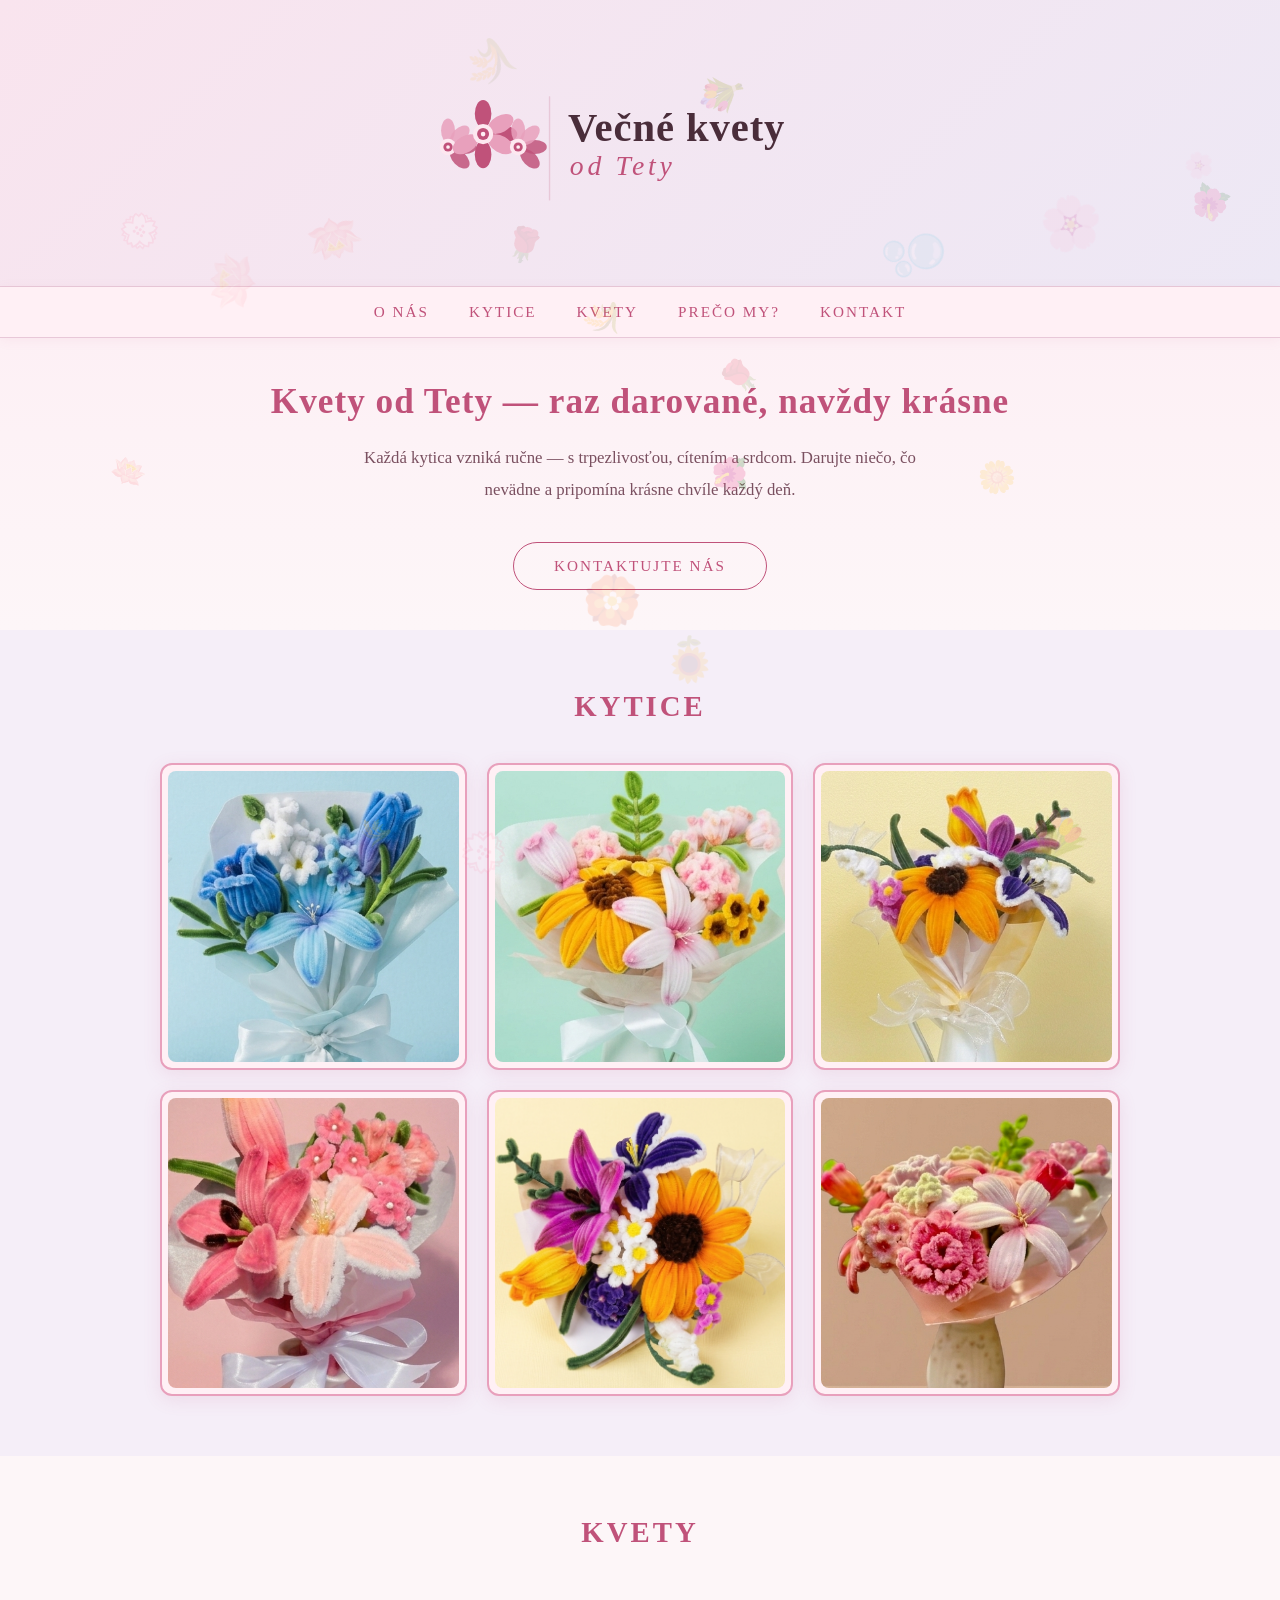
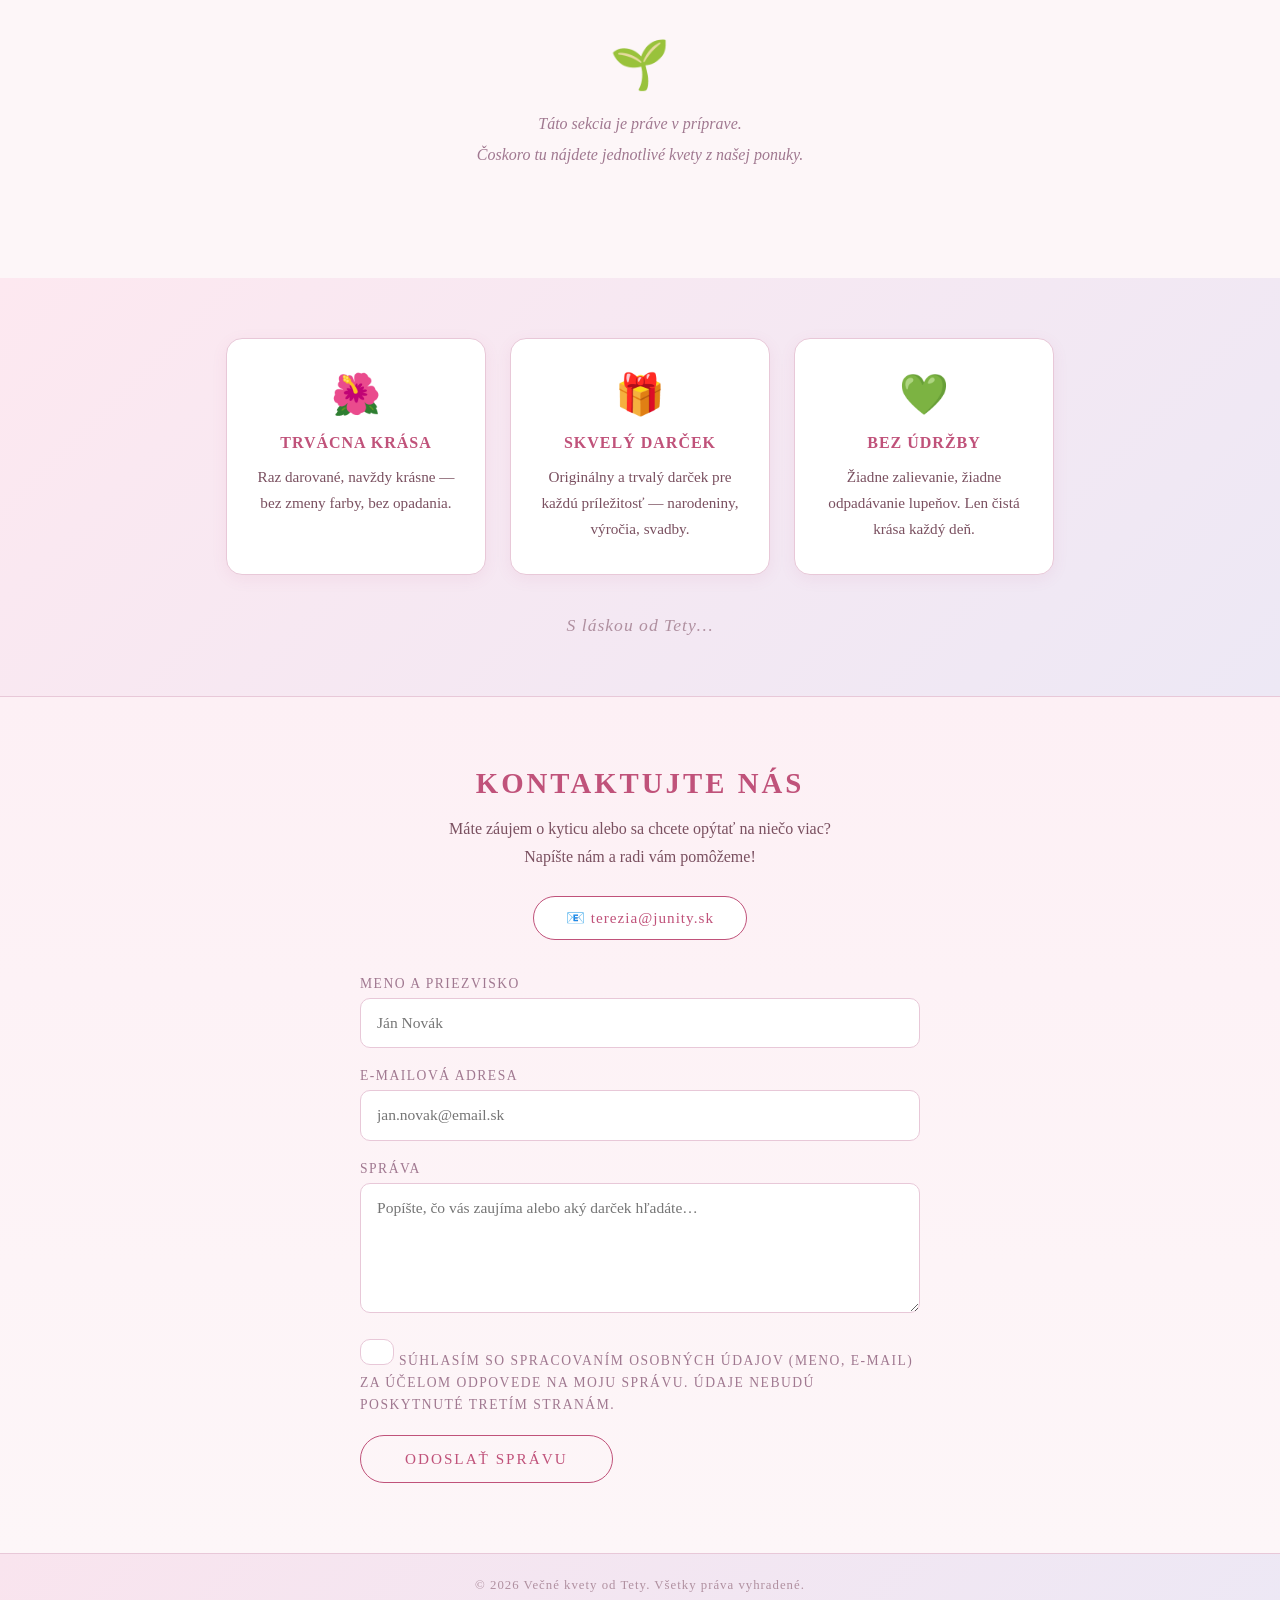
==== commit aab6825d: "add GDPR consent checkbox to contact form" ====
--- a/index.html
+++ b/index.html
@@ -210,6 +210,14 @@
         <span class="form-error" aria-live="polite"></span>
       </div>
 
+      <div class="form-group form-group--consent">
+        <label class="consent-label">
+          <input type="checkbox" id="contact-consent" name="consent" required />
+          <span>Súhlasím so spracovaním osobných údajov (meno, e-mail) za účelom odpovede na moju správu. Údaje nebudú poskytnuté tretím stranám.</span>
+        </label>
+        <span class="form-error" aria-live="polite"></span>
+      </div>
+
       <button type="submit" id="form-submit-btn" class="form-submit-btn">
         <span class="spinner" aria-hidden="true"></span>
         Odoslať správu
--- a/css/contact.css
+++ b/css/contact.css
@@ -139,6 +139,30 @@
   color: #8b2252;
 }
 
+/* Súhlas so spracovaním osobných údajov */
+.form-group--consent {
+  margin-top: 8px;
+}
+
+.consent-label {
+  display: flex;
+  align-items: flex-start;
+  gap: 12px;
+  cursor: pointer;
+  font-size: 0.85rem;
+  color: #7a5060;
+  line-height: 1.6;
+}
+
+.consent-label input[type="checkbox"] {
+  width: 18px;
+  height: 18px;
+  min-width: 18px;
+  margin-top: 2px;
+  accent-color: #c0527a;
+  cursor: pointer;
+}
+
 /* Honeypot – skryté anti-spam pole */
 .form-honeypot {
   display: none !important;
